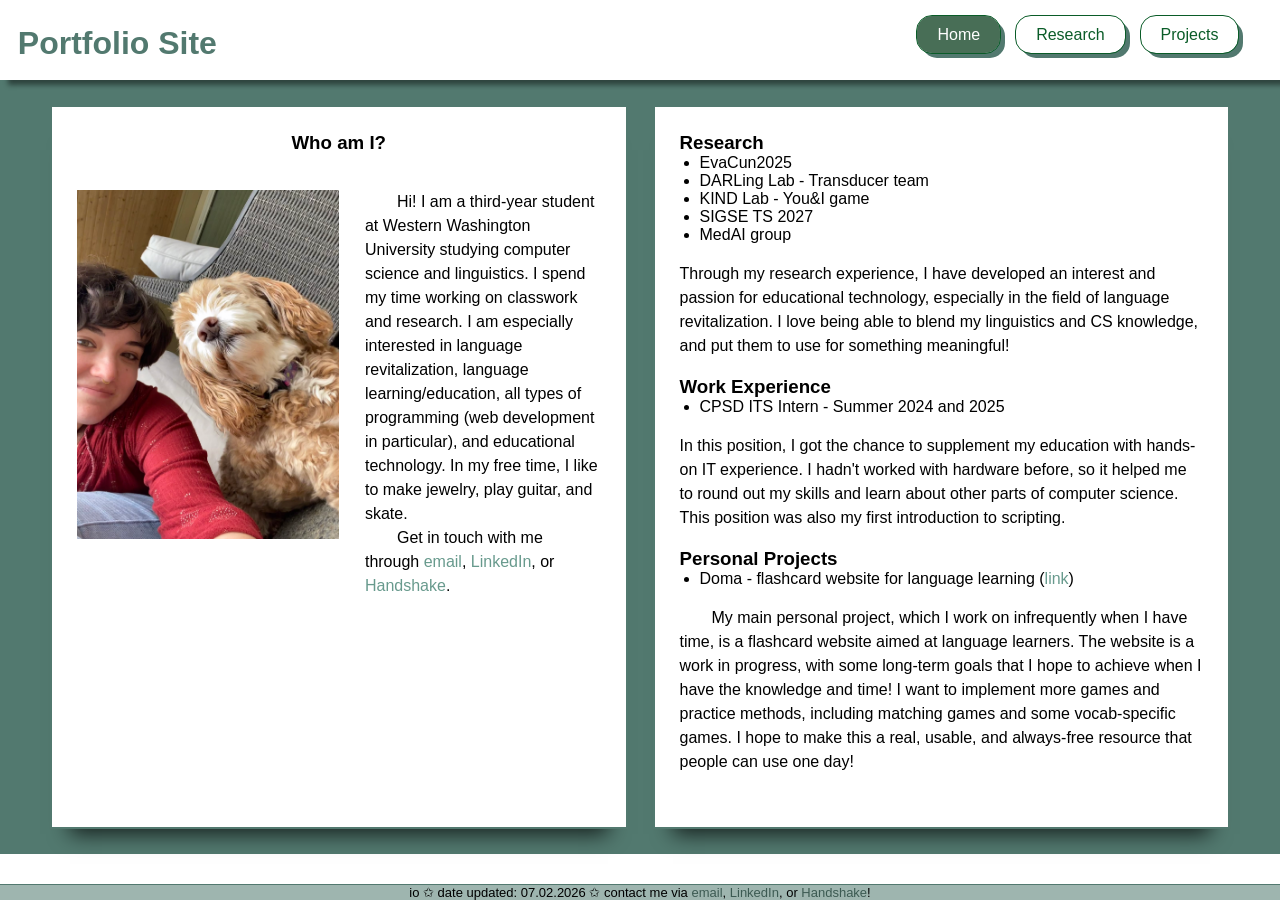
==== index.html @ 6139ff37 "adding research ex and ai statement" ====
<!DOCTYPE html>
<html lang="en">
    <head>
        <title>Portfolio - Io Paul</title>
        <meta charset="utf-8">
        <link rel="stylesheet" href="css/styles.css">
        <script src="js/script.js"></script>
        <meta name="viewport" content="width=device-width, initial-scale=1.0">
    </head>

    <body>
        <div id="box">
            <header>
                <h1> &nbsp; Portfolio Site</h1>
            </header>
    
            <nav>
                <ul>
                    <li><a href="index.html" class="highlighted">Home</a>
                    <li><a href="research.html">Research</a>
                    <li><a href="projects.html">Projects</a>
                </ul>
            </nav>
        </div>
        
        <main>
            <div id="two-cols">
                <div id="one">
                    <h3 style="text-align: center;">Who am I?</h3>
                    <br>
                    <br>
                    <img src="images/me.jpeg" alt="a photo of me with my dog" width="50%" style="float: left; display: inline;">
                    <p style="float: right; display: inline; width: 45%;">
                        Hi! I am a third-year student at Western Washington University studying computer science and linguistics. 
                        I spend my time working on classwork and research. I am especially interested in language revitalization, 
                        language learning/education, all types of programming (web development in particular), and educational 
                        technology. In my free time, I like to make jewelry, play guitar, and skate. 
                    </p>
                    <br>
                    <p style="float: right; display: inline; width: 45%;">
                        Get in touch with me through 
                        <a href="mailto:eandepaul@gmail.com">email</a>, 
                        <a href="https://www.linkedin.com/in/elizabeth-h-paul/">LinkedIn</a>, or 
                        <a href="https://app.joinhandshake.com/profiles/ppnm3v">Handshake</a>. 
                    </p>
                </div>
                
                <div id="two">
                    <h3>Research</h3>
                    <ul>
                        <li>EvaCun2025</li>
                        <li>DARLing Lab - Transducer team</li>
                        <li>KIND Lab - You&I game</li>
                        <li>SIGSE TS 2027</li>
                        <li>MedAI group</li>
                    </ul>
                    <br>
                    <p style="text-indent: 0%;">
                        Through my research experience, I have developed an interest and passion for educational technology, 
                        especially in the field of language revitalization. I love being able to blend my linguistics and CS
                        knowledge, and put them to use for something meaningful!
                    </p>
                    <br>
                    <h3>Work Experience</h3>
                    <ul>
                        <li>CPSD ITS Intern - Summer 2024 and 2025</li>
                    </ul>
                    <br>
                    <p style="text-indent: 0%;">
                        In this position, I got the chance to supplement my education with hands-on IT experience. I 
                        hadn't worked with hardware before, so it helped me to round out my skills and learn about other 
                        parts of computer science. This position was also my first introduction to scripting.
                    </p>
                    <br>
                    <h3>Personal Projects</h3>
                    <ul>
                        <li>Doma - flashcard website for language learning (<a href="https://epaul04.github.io/doma/index.html">link</a>)</li> 
                    </ul>
                    <br>
                    <p>
                        My main personal project, which I work on infrequently when I have time, is a flashcard website aimed 
                        at language learners. The website is a work in progress, with some long-term goals that I hope to achieve 
                        when I have the knowledge and time! I want to implement more games and practice methods, including 
                        matching games and some vocab-specific games. I hope to make this a real, usable, and always-free 
                        resource that people can use one day!
                    </p>
                </div>

            </div>
        </main>
        <footer>
            <p>io ✩ date updated: 07.02.2026 ✩ contact me via <a href="mailto:eandepaul@gmail.com">email</a>, 
                        <a href="https://www.linkedin.com/in/elizabeth-h-paul/">LinkedIn</a>, or 
                        <a href="https://app.joinhandshake.com/profiles/ppnm3v">Handshake</a>!</p>
        </footer>
    </body>
</html>
---- css/styles.css ----
:root {
  --image_height: 100px;
}

/* CSS reset */
* {
    margin: 0;
    padding: 0;
    font-family:'Franklin Gothic Medium', 'Arial Narrow', Arial, sans-serif;
}

#box {
    position: sticky;
    top: 0;
    height: calc(var(--image_height) - 20px);
    width: 100%;
    background-color: white;
    z-index: 0;
    box-shadow: 8px 5px 5px rgba(0, 0, 0, 0.45);
    margin-bottom: 0;
}

header {
    color: #52796F; 
    float: left;
    padding-top: 25px;
}

nav {
    float: right;
    margin: 1%;
    padding: 1%;
    position: sticky;
    z-index: 1;
}
nav ul {
    display: flex;
}
nav ul li {
    flex-direction: row;
    list-style-type: none;
    justify-content: space-evenly;
}
nav ul li a {
    text-decoration: none;
    padding: 15px 25px 15px 25px;
    color: rgb(10, 92, 40);
    border-radius: 15px;
    transition: 1s ease;
    padding: 10px 20px 10px 20px;
    margin-right: 1em;
    outline: 1px rgb(10, 92, 40) solid;
    box-shadow: #52796F 5px 5px;
}
nav ul li a.highlighted {
    outline: 1px rgb(10, 92, 40) solid;
    background-color: rgb(72, 110, 86);
    color: white;
}
nav ul li a:hover {
    box-shadow: none;
}
nav ul li a:hover.highlighted {
    /* box-shadow: none; */

}

main {
    clear: both;
    background-color: #52796F;
    width: 100%;
    height: 100%;
}
main ul {
    margin-left: 20px;
}
main p {
    text-indent: 2em;
    line-height: 1.5em;
}
main a {
    color: #689a8d;
    text-decoration: none;
    transition: 0.5s ease;
    border-bottom: 1px solid transparent;
}
main a:hover {
    border-color: #689a8d;
}
main #one-col {
    margin: 25px;
    margin-top: 0;
    padding: 25px;
    background-color: white;
    border: solid 2px #52796F;
    box-shadow: rgba(0, 0, 0, 0.75) 0px 25px 20px -20px;
    height: 75vh;
    overflow: scroll;
}
main #one-col ul {
    padding-left: 50px;
}
main #two-cols {
    display: grid;
    grid-template-columns: 1fr 1fr 1fr 1fr;
    margin: 25px;
    margin-top: 0;
    padding: 25px;
    gap: 25px;
}
main #two-cols > #one {
    background-color: white;
    grid-column: 1 / span 2;
    border: solid 2px #52796F;
    padding: 25px;
    padding-bottom: 20px;
    box-shadow: rgba(0, 0, 0, 0.75) 0px 25px 20px -20px;
    height: 75vh;
    overflow: scroll;
}
main #two-cols > #two {
    background-color: white;
    grid-column: 3 / span 2;
    border: solid 2px #52796F;
    padding: 25px;
    box-shadow: rgba(0, 0, 0, 0.75) 0px 25px 20px -20px;
    padding-bottom: 20px;
    height: 75vh;
    overflow: scroll;
}
main #three-cols {
    display: grid;
    grid-template-columns: 1fr 1fr 1fr;
    padding: 25px;
    gap: 25px;
}
main #three-cols > #one, main #three-cols > #four {
    background-color: white;
    grid-column: 1;
    border: solid 2px #52796F;
    padding: 25px;
    padding-bottom: 20px;
    box-shadow: rgba(0, 0, 0, 0.75) 0px 25px 20px -20px;
    height: 50vh;
    overflow: scroll;
}
main #three-cols > #two, main #three-cols > #five {
    background-color: white;
    grid-column: 2;
    border: solid 2px #52796F;
    padding: 25px;
    box-shadow: rgba(0, 0, 0, 0.75) 0px 25px 20px -20px;
    padding-bottom: 20px;
    height: 50vh;
    overflow: scroll;
}
main #three-cols > #three, main #three-cols > #six {
    background-color: white;
    grid-column: 3;
    border: solid 2px #52796F;
    padding: 25px;
    box-shadow: rgba(0, 0, 0, 0.75) 0px 25px 20px -20px;
    padding-bottom: 20px;
    height: 50vh;
    overflow: scroll;
}
main #three-fourths {
    grid-column: 1 / span 3;
    border: solid 2px #52796F;
    padding: 25px;
    box-shadow: rgba(0, 0, 0, 0.45) 0px 25px 20px -20px;
    padding-bottom: 20px;
}
main form input {
    display: block;
    line-height: 2em;
    margin-bottom: 1em;
}
main form label {
    line-height: 2em;
    padding: 1em;
    margin-left: -1em;
}
main #ai {
    display: none;
}
main #ai.show {
    display: block;
}

footer {
    font-size: small;
    position: fixed;
    bottom: 0;
    width: 100%;
    margin-top: 0;
    padding-top: 0;
    border-top: solid 1px #52796F;
    background-color: #9eb5af;
}
footer p {
    text-align: center;
}
footer a {
    color: #3c5a52;
    text-decoration: none;
    transition: 0.5s ease;
    border-bottom: 1px solid transparent;
}
footer a:hover {
    border-color: #689a8d;
    color: whitesmoke;
}


/* media queries */
@media (max-width: 800px) {
    main #two-cols {
        /* remove 2 col layout */
        display: block;
    }
    main #one, main #three-fourths {
        margin-bottom: 25px;
    }
    main #two {
        margin-top: 25px;
    }

    nav ul li a {
        padding: 10px 20px 10px 20px;
    }
}

@media (max-width: 600px) {
    nav {
        top: 0;
    }

    nav ul li a {
        padding: 5px 10px 5px 10px;
        font-size: small;
    }

    #headshot img {
        width: 75%;
        margin-left: 12.5%;
    }
}
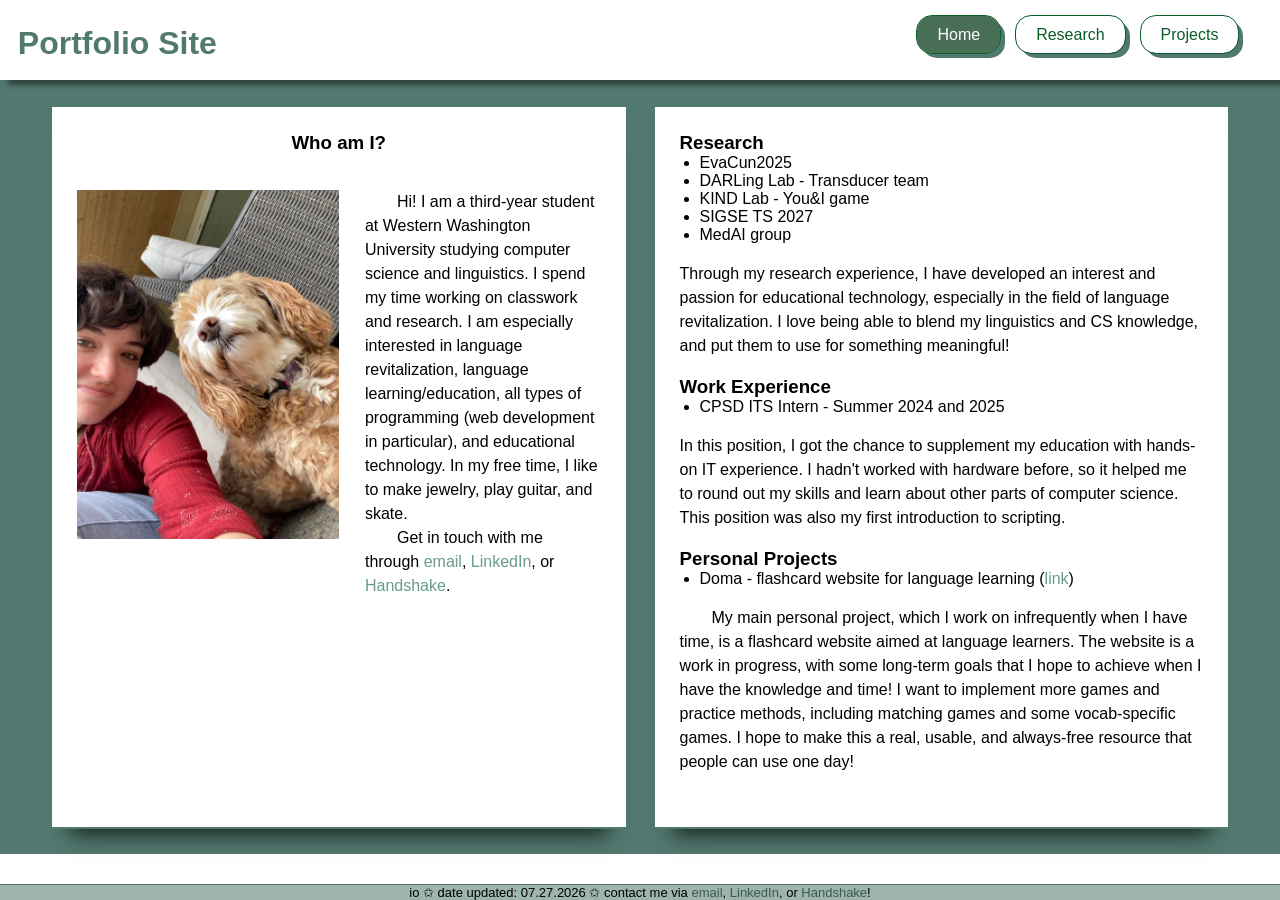
==== commit 8c20c171: "boxes won't scroll until clicked now yay" ====
--- a/index.html
+++ b/index.html
@@ -89,7 +89,7 @@
             </div>
         </main>
         <footer>
-            <p>io ✩ date updated: 07.02.2026 ✩ contact me via <a href="mailto:eandepaul@gmail.com">email</a>, 
+            <p>io ✩ date updated: 07.27.2026 ✩ contact me via <a href="mailto:eandepaul@gmail.com">email</a>, 
                         <a href="https://www.linkedin.com/in/elizabeth-h-paul/">LinkedIn</a>, or 
                         <a href="https://app.joinhandshake.com/profiles/ppnm3v">Handshake</a>!</p>
         </footer>
--- a/css/styles.css
+++ b/css/styles.css
@@ -87,6 +87,20 @@
 main a:hover {
     border-color: #689a8d;
 }
+.scrollbox {
+    overflow: hidden;
+}
+.scrollbox.scrollable {
+    overflow: scroll;
+}
+button.scrollButton {
+    margin: 0;
+    padding: 0;
+    height: 100%;
+    width: 100%;
+    z-index: 0;
+    display: none;
+}
 main #one-col {
     margin: 25px;
     margin-top: 0;
@@ -95,7 +109,6 @@
     border: solid 2px #52796F;
     box-shadow: rgba(0, 0, 0, 0.75) 0px 25px 20px -20px;
     height: 75vh;
-    overflow: scroll;
 }
 main #one-col ul {
     padding-left: 50px;
@@ -116,7 +129,6 @@
     padding-bottom: 20px;
     box-shadow: rgba(0, 0, 0, 0.75) 0px 25px 20px -20px;
     height: 75vh;
-    overflow: scroll;
 }
 main #two-cols > #two {
     background-color: white;
@@ -126,7 +138,6 @@
     box-shadow: rgba(0, 0, 0, 0.75) 0px 25px 20px -20px;
     padding-bottom: 20px;
     height: 75vh;
-    overflow: scroll;
 }
 main #three-cols {
     display: grid;
@@ -142,7 +153,6 @@
     padding-bottom: 20px;
     box-shadow: rgba(0, 0, 0, 0.75) 0px 25px 20px -20px;
     height: 50vh;
-    overflow: scroll;
 }
 main #three-cols > #two, main #three-cols > #five {
     background-color: white;
@@ -152,7 +162,6 @@
     box-shadow: rgba(0, 0, 0, 0.75) 0px 25px 20px -20px;
     padding-bottom: 20px;
     height: 50vh;
-    overflow: scroll;
 }
 main #three-cols > #three, main #three-cols > #six {
     background-color: white;
@@ -162,7 +171,6 @@
     box-shadow: rgba(0, 0, 0, 0.75) 0px 25px 20px -20px;
     padding-bottom: 20px;
     height: 50vh;
-    overflow: scroll;
 }
 main #three-fourths {
     grid-column: 1 / span 3;
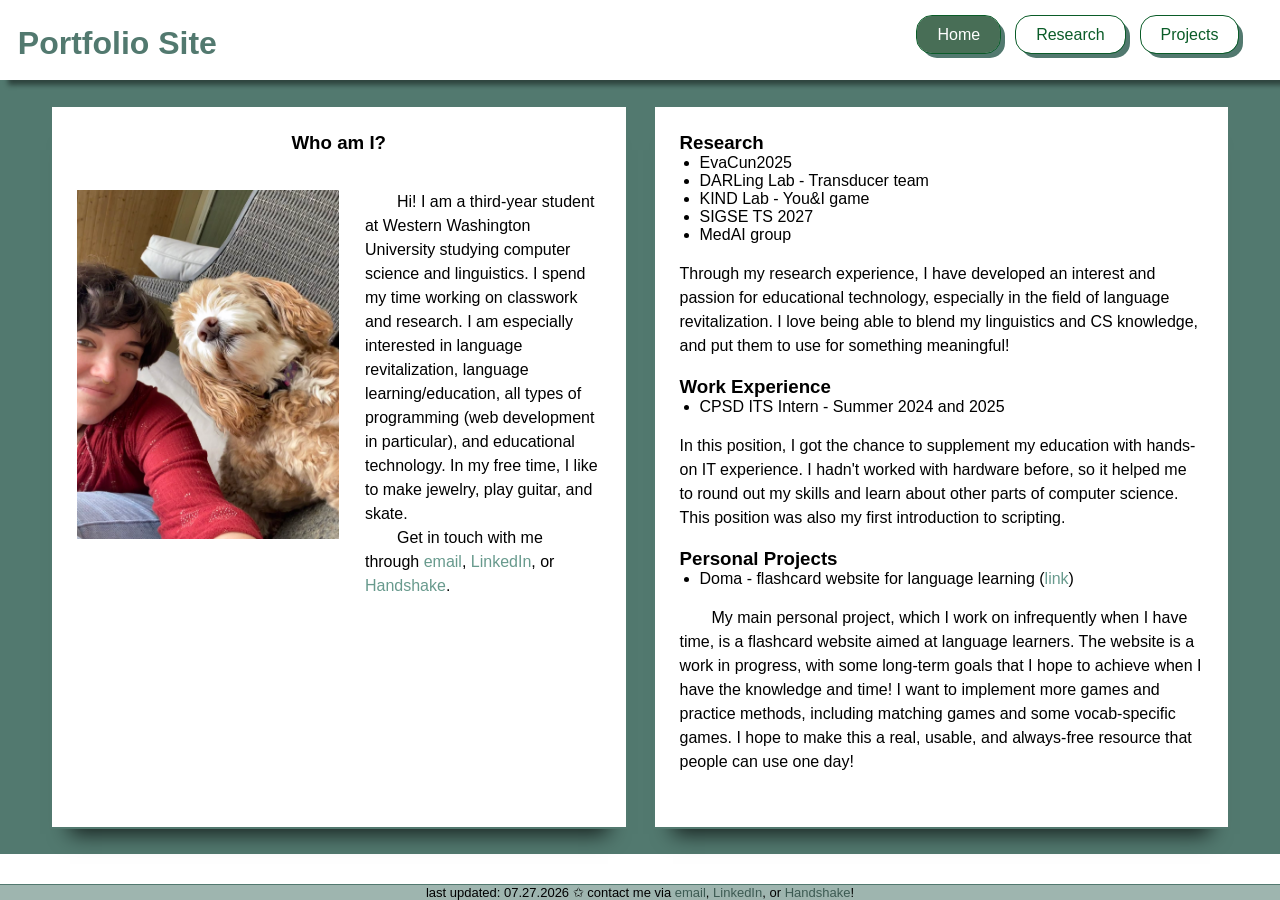
==== commit a4d6d599: "improving responsive design:" ====
--- a/index.html
+++ b/index.html
@@ -25,11 +25,11 @@
         
         <main>
             <div id="two-cols">
-                <div id="one">
+                <div id="one" class="larger">
                     <h3 style="text-align: center;">Who am I?</h3>
                     <br>
                     <br>
-                    <img src="images/me.jpeg" alt="a photo of me with my dog" width="50%" style="float: left; display: inline;">
+                    <img src="images/me.jpeg" alt="a photo of me with my dog" width="50%">
                     <p style="float: right; display: inline; width: 45%;">
                         Hi! I am a third-year student at Western Washington University studying computer science and linguistics. 
                         I spend my time working on classwork and research. I am especially interested in language revitalization, 
@@ -44,8 +44,26 @@
                         <a href="https://app.joinhandshake.com/profiles/ppnm3v">Handshake</a>. 
                     </p>
                 </div>
+
+                <!-- for mobile sizing -->
+                <div id="one" class="smaller">
+                    <h3 style="text-align: center;">Who am I?</h3>
+                    <p>
+                        Hi! I am a third-year student at Western Washington University studying computer science and linguistics. 
+                        I spend my time working on classwork and research. I am especially interested in language revitalization, 
+                        language learning/education, all types of programming (web development in particular), and educational 
+                        technology. In my free time, I like to make jewelry, play guitar, and skate. 
+                    </p>
+                    <br>
+                    <p>
+                        Get in touch with me through 
+                        <a href="mailto:eandepaul@gmail.com">email</a>, 
+                        <a href="https://www.linkedin.com/in/elizabeth-h-paul/">LinkedIn</a>, or 
+                        <a href="https://app.joinhandshake.com/profiles/ppnm3v">Handshake</a>. 
+                    </p>
+                </div>
                 
-                <div id="two">
+                <div id="two" class="larger">
                     <h3>Research</h3>
                     <ul>
                         <li>EvaCun2025</li>
@@ -86,10 +104,37 @@
                     </p>
                 </div>
 
+                <!-- for mobile sizing -->
+                <div id="two" class="smaller">
+                    <h3>Research <a href="research.html"> &nbsp; &rarr;</a></h3>
+                    <ul>
+                        <li>EvaCun2025</li>
+                        <li>DARLing Lab - Transducer team</li>
+                        <li>KIND Lab - You&I game</li>
+                        <li>SIGSE TS 2027</li>
+                        <li>MedAI group</li>
+                    </ul>
+                    <br>
+                    <h3>Work Experience</h3>
+                    <ul>
+                        <li>CPSD ITS Intern - Summer 2024 and 2025</li>
+                    </ul>
+                    <p style="text-indent: 0%;">
+                        In this position, I got the chance to supplement my education with hands-on IT experience. I 
+                        hadn't worked with hardware before, so it helped me to round out my skills and learn about other 
+                        parts of computer science. This position was also my first introduction to scripting.
+                    </p>
+                    <br>
+                    <h3>Personal Projects <a href="projects.html"> &nbsp; &rarr;</a></h3>
+                    <ul>
+                        <li>Doma - flashcard website for language learning (<a href="https://epaul04.github.io/doma/index.html">link</a>)</li> 
+                    </ul>
+                </div>
+
             </div>
         </main>
         <footer>
-            <p>io ✩ date updated: 07.27.2026 ✩ contact me via <a href="mailto:eandepaul@gmail.com">email</a>, 
+            <p>last updated: 07.27.2026 ✩ contact me via <a href="mailto:eandepaul@gmail.com">email</a>, 
                         <a href="https://www.linkedin.com/in/elizabeth-h-paul/">LinkedIn</a>, or 
                         <a href="https://app.joinhandshake.com/profiles/ppnm3v">Handshake</a>!</p>
         </footer>
--- a/css/styles.css
+++ b/css/styles.css
@@ -9,6 +9,7 @@
     font-family:'Franklin Gothic Medium', 'Arial Narrow', Arial, sans-serif;
 }
 
+/* contains header and makes it look better with nav bar! */
 #box {
     position: sticky;
     top: 0;
@@ -60,16 +61,27 @@
 nav ul li a:hover {
     box-shadow: none;
 }
-nav ul li a:hover.highlighted {
-    /* box-shadow: none; */
-
+
+/* for responsive design lol */
+.larger {
+    display: block; /*TODO: figure out if this is causing problems for grid */
+}
+#three-cols.larger {
+    display: grid;
+}
+.smaller, .mobileDropdown {
+    display: none;
 }
 
 main {
     clear: both;
     background-color: #52796F;
-    width: 100%;
-    height: 100%;
+    /* width: 100%; */
+    /* height: 100%; */
+}
+main img {
+    float: left; 
+    display: inline;
 }
 main ul {
     margin-left: 20px;
@@ -87,20 +99,27 @@
 main a:hover {
     border-color: #689a8d;
 }
+/* scrollbox is a class for each 'scrolling box' grid element */
 .scrollbox {
     overflow: hidden;
 }
+.scrollbox a {
+    /* display: none; */
+    max-height: 0;
+    text-decoration: none;
+    overflow: hidden;
+}
+.scrollbox:hover a {
+    /* display: block; */
+    max-height: 15px;
+    transition: 0.5s linear;
+}
+/* scrollable is a class assigned in the js to facilitate boxes only being scrollable on click */
 .scrollbox.scrollable {
     overflow: scroll;
 }
-button.scrollButton {
-    margin: 0;
-    padding: 0;
-    height: 100%;
-    width: 100%;
-    z-index: 0;
-    display: none;
-}
+
+/* grid layout stuff yayyyy */
 main #one-col {
     margin: 25px;
     margin-top: 0;
@@ -108,7 +127,7 @@
     background-color: white;
     border: solid 2px #52796F;
     box-shadow: rgba(0, 0, 0, 0.75) 0px 25px 20px -20px;
-    height: 75vh;
+    min-height: 80vh;
 }
 main #one-col ul {
     padding-left: 50px;
@@ -179,6 +198,8 @@
     box-shadow: rgba(0, 0, 0, 0.45) 0px 25px 20px -20px;
     padding-bottom: 20px;
 }
+
+/* other main stuff not related to grid layout */
 main form input {
     display: block;
     line-height: 2em;
@@ -221,7 +242,8 @@
 }
 
 
-/* media queries */
+/* ============================================ media queries ================================================*/
+/* MEDIUM SIZE */
 @media (max-width: 800px) {
     main #two-cols {
         /* remove 2 col layout */
@@ -239,18 +261,44 @@
     }
 }
 
+/* MOBILE SIZE */
 @media (max-width: 600px) {
     nav {
-        top: 0;
+        top: 1.75em;
     }
 
     nav ul li a {
-        padding: 5px 10px 5px 10px;
+        padding: 5px 5px;
+        margin: 0 18px;
         font-size: small;
     }
 
-    #headshot img {
-        width: 75%;
-        margin-left: 12.5%;
+    main img {
+        display: none;
+    }
+    /* for home page layout switch, removes photo and condenses stuff */
+    .smaller {
+        display: block;
+    }
+    .larger, #three-cols.larger {
+        display: none;
+    }
+    #mini {
+        background-color: white;
+        border: solid 2px #52796F;
+        padding: 25px;
+        padding-bottom: 20px;
+        margin: 0px 15px;
+        box-shadow: rgba(0, 0, 0, 0.75) 0px 25px 20px -20px;
+    }
+    #mini p {
+        display: none;
+    }
+    #mini p.show {
+        display: block;
+    }
+
+    #one-col.larger {
+        display: none;
     }
 }
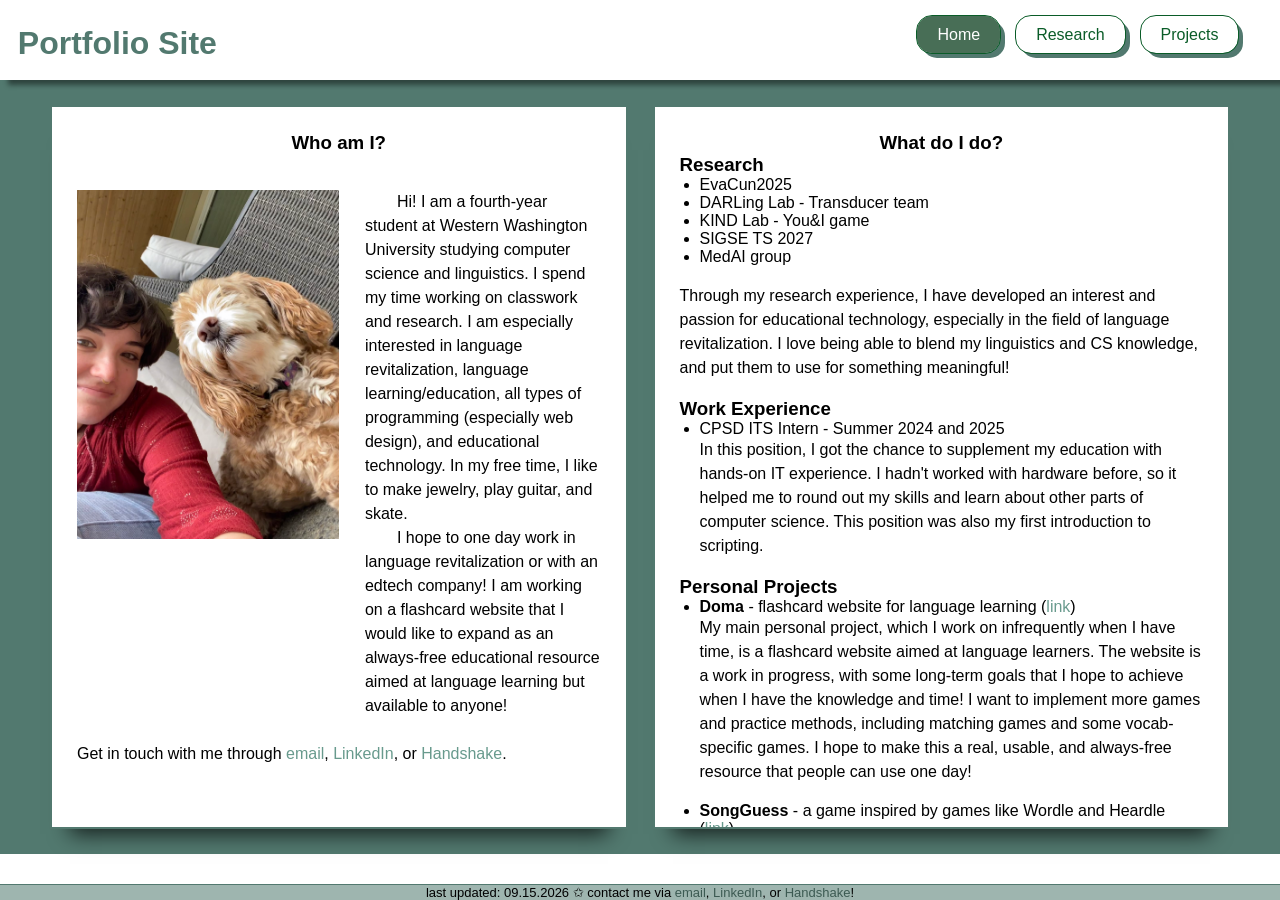
==== commit 85125d25: "adding song guess to projects" ====
--- a/index.html
+++ b/index.html
@@ -31,13 +31,20 @@
                     <br>
                     <img src="images/me.jpeg" alt="a photo of me with my dog" width="50%">
                     <p style="float: right; display: inline; width: 45%;">
-                        Hi! I am a third-year student at Western Washington University studying computer science and linguistics. 
+                        Hi! I am a fourth-year student at Western Washington University studying computer science and linguistics. 
                         I spend my time working on classwork and research. I am especially interested in language revitalization, 
-                        language learning/education, all types of programming (web development in particular), and educational 
+                        language learning/education, all types of programming (especially web design), and educational 
                         technology. In my free time, I like to make jewelry, play guitar, and skate. 
                     </p>
                     <br>
                     <p style="float: right; display: inline; width: 45%;">
+                        I hope to one day work in language revitalization or with an edtech company! I am 
+                        working on a flashcard website that I would like to expand  
+                        as an always-free educational resource aimed at language learning but available to anyone!
+                    </p>
+                    <br>
+                    <p style="clear:both">
+                        <br>
                         Get in touch with me through 
                         <a href="mailto:eandepaul@gmail.com">email</a>, 
                         <a href="https://www.linkedin.com/in/elizabeth-h-paul/">LinkedIn</a>, or 
@@ -49,13 +56,18 @@
                 <div id="one" class="smaller">
                     <h3 style="text-align: center;">Who am I?</h3>
                     <p>
-                        Hi! I am a third-year student at Western Washington University studying computer science and linguistics. 
+                        Hi! I am a fourth-year student at Western Washington University studying computer science and linguistics. 
                         I spend my time working on classwork and research. I am especially interested in language revitalization, 
-                        language learning/education, all types of programming (web development in particular), and educational 
+                        language learning/education, all types of programming (especially web design), and educational 
                         technology. In my free time, I like to make jewelry, play guitar, and skate. 
                     </p>
-                    <br>
                     <p>
+                        I hope to one day work in language revitalization or with an edtech company! I am 
+                        working on a flashcard website that I would like to expand  
+                        as an always-free educational resource aimed at language learning but available to anyone!
+                    </p>
+                    <p style="clear:both">
+                        <br>
                         Get in touch with me through 
                         <a href="mailto:eandepaul@gmail.com">email</a>, 
                         <a href="https://www.linkedin.com/in/elizabeth-h-paul/">LinkedIn</a>, or 
@@ -64,6 +76,7 @@
                 </div>
                 
                 <div id="two" class="larger">
+                    <h3 style="text-align: center;">What do I do?</h3>
                     <h3>Research</h3>
                     <ul>
                         <li>EvaCun2025</li>
@@ -83,25 +96,38 @@
                     <ul>
                         <li>CPSD ITS Intern - Summer 2024 and 2025</li>
                     </ul>
-                    <br>
-                    <p style="text-indent: 0%;">
+                    <p style="text-indent: 0%; margin-left: 1.25em;">
                         In this position, I got the chance to supplement my education with hands-on IT experience. I 
                         hadn't worked with hardware before, so it helped me to round out my skills and learn about other 
                         parts of computer science. This position was also my first introduction to scripting.
                     </p>
                     <br>
                     <h3>Personal Projects</h3>
-                    <ul>
-                        <li>Doma - flashcard website for language learning (<a href="https://epaul04.github.io/doma/index.html">link</a>)</li> 
-                    </ul>
+
+                    <div>
+                        <ul>
+                            <li><b>Doma</b> - flashcard website for language learning (<a href="https://epaul04.github.io/doma/index.html">link</a>)</li> 
+                        </ul>
+                        <p style="text-indent: 0%; margin-left: 1.25em;">
+                            My main personal project, which I work on infrequently when I have time, is a flashcard website aimed 
+                            at language learners. The website is a work in progress, with some long-term goals that I hope to achieve 
+                            when I have the knowledge and time! I want to implement more games and practice methods, including 
+                            matching games and some vocab-specific games. I hope to make this a real, usable, and always-free 
+                            resource that people can use one day!
+                        </p>
+                    </div>
                     <br>
-                    <p>
-                        My main personal project, which I work on infrequently when I have time, is a flashcard website aimed 
-                        at language learners. The website is a work in progress, with some long-term goals that I hope to achieve 
-                        when I have the knowledge and time! I want to implement more games and practice methods, including 
-                        matching games and some vocab-specific games. I hope to make this a real, usable, and always-free 
-                        resource that people can use one day!
-                    </p>
+                    <div>
+                        <ul>
+                            <li><b>SongGuess</b> - a game inspired by games like Wordle and Heardle (<a href="https://epaul04.github.io/songGuess/index.html">link</a>)</li> 
+                        </ul>
+                        <p style="text-indent: 0%; margin-left: 1.25em;">
+                            This game interacts with Spotify's API to pull a random playlist from a user's library, then pull a 
+                            song at random from that playlist. The player is then given clues to help them guess the song that 
+                            has been selected in 7 or less guesses. Give it a try to find out more!
+                        </p>
+                    </div>
+                    
                 </div>
 
                 <!-- for mobile sizing -->
@@ -128,13 +154,14 @@
                     <h3>Personal Projects <a href="projects.html"> &nbsp; &rarr;</a></h3>
                     <ul>
                         <li>Doma - flashcard website for language learning (<a href="https://epaul04.github.io/doma/index.html">link</a>)</li> 
+                        <li>SongGuess - a game inspired by games like Wordle and Heardle (<a href="https://epaul04.github.io/songGuess/index.html">link</a>)</li> 
                     </ul>
                 </div>
 
             </div>
         </main>
         <footer>
-            <p>last updated: 07.27.2026 ✩ contact me via <a href="mailto:eandepaul@gmail.com">email</a>, 
+            <p>last updated: 09.15.2026 ✩ contact me via <a href="mailto:eandepaul@gmail.com">email</a>, 
                         <a href="https://www.linkedin.com/in/elizabeth-h-paul/">LinkedIn</a>, or 
                         <a href="https://app.joinhandshake.com/profiles/ppnm3v">Handshake</a>!</p>
         </footer>
--- a/css/styles.css
+++ b/css/styles.css
@@ -157,6 +157,7 @@
     box-shadow: rgba(0, 0, 0, 0.75) 0px 25px 20px -20px;
     padding-bottom: 20px;
     height: 75vh;
+    overflow: scroll;
 }
 main #three-cols {
     display: grid;
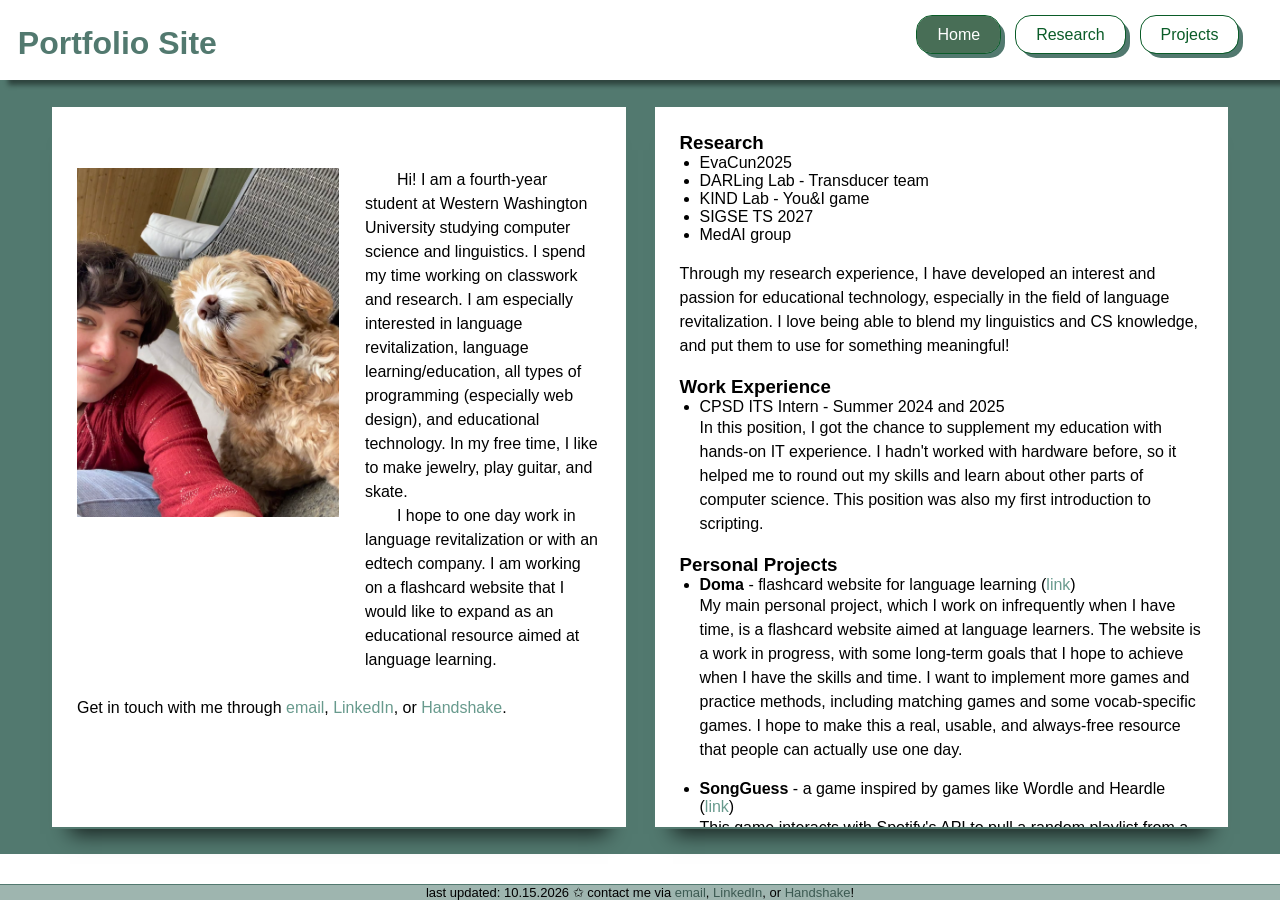
==== commit 3980eefc: "updating info in research sections" ====
--- a/index.html
+++ b/index.html
@@ -26,7 +26,7 @@
         <main>
             <div id="two-cols">
                 <div id="one" class="larger">
-                    <h3 style="text-align: center;">Who am I?</h3>
+                    <!-- <h3 style="text-align: center;">Who am I?</h3> -->
                     <br>
                     <br>
                     <img src="images/me.jpeg" alt="a photo of me with my dog" width="50%">
@@ -38,9 +38,9 @@
                     </p>
                     <br>
                     <p style="float: right; display: inline; width: 45%;">
-                        I hope to one day work in language revitalization or with an edtech company! I am 
+                        I hope to one day work in language revitalization or with an edtech company. I am 
                         working on a flashcard website that I would like to expand  
-                        as an always-free educational resource aimed at language learning but available to anyone!
+                        as an educational resource aimed at language learning.
                     </p>
                     <br>
                     <p style="clear:both">
@@ -54,7 +54,7 @@
 
                 <!-- for mobile sizing -->
                 <div id="one" class="smaller">
-                    <h3 style="text-align: center;">Who am I?</h3>
+                    <!-- <h3 style="text-align: center;">Who am I?</h3> -->
                     <p>
                         Hi! I am a fourth-year student at Western Washington University studying computer science and linguistics. 
                         I spend my time working on classwork and research. I am especially interested in language revitalization, 
@@ -62,9 +62,9 @@
                         technology. In my free time, I like to make jewelry, play guitar, and skate. 
                     </p>
                     <p>
-                        I hope to one day work in language revitalization or with an edtech company! I am 
+                        I hope to one day work in language revitalization or with an edtech company. I am 
                         working on a flashcard website that I would like to expand  
-                        as an always-free educational resource aimed at language learning but available to anyone!
+                        as an educational resource aimed at language learning.
                     </p>
                     <p style="clear:both">
                         <br>
@@ -76,7 +76,7 @@
                 </div>
                 
                 <div id="two" class="larger">
-                    <h3 style="text-align: center;">What do I do?</h3>
+                    <!-- <h3 style="text-align: center;">What do I do?</h3> -->
                     <h3>Research</h3>
                     <ul>
                         <li>EvaCun2025</li>
@@ -111,9 +111,9 @@
                         <p style="text-indent: 0%; margin-left: 1.25em;">
                             My main personal project, which I work on infrequently when I have time, is a flashcard website aimed 
                             at language learners. The website is a work in progress, with some long-term goals that I hope to achieve 
-                            when I have the knowledge and time! I want to implement more games and practice methods, including 
+                            when I have the skills and time. I want to implement more games and practice methods, including 
                             matching games and some vocab-specific games. I hope to make this a real, usable, and always-free 
-                            resource that people can use one day!
+                            resource that people can actually use one day.
                         </p>
                     </div>
                     <br>
@@ -161,7 +161,7 @@
             </div>
         </main>
         <footer>
-            <p>last updated: 09.15.2026 ✩ contact me via <a href="mailto:eandepaul@gmail.com">email</a>, 
+            <p>last updated: 10.15.2026 ✩ contact me via <a href="mailto:eandepaul@gmail.com">email</a>, 
                         <a href="https://www.linkedin.com/in/elizabeth-h-paul/">LinkedIn</a>, or 
                         <a href="https://app.joinhandshake.com/profiles/ppnm3v">Handshake</a>!</p>
         </footer>
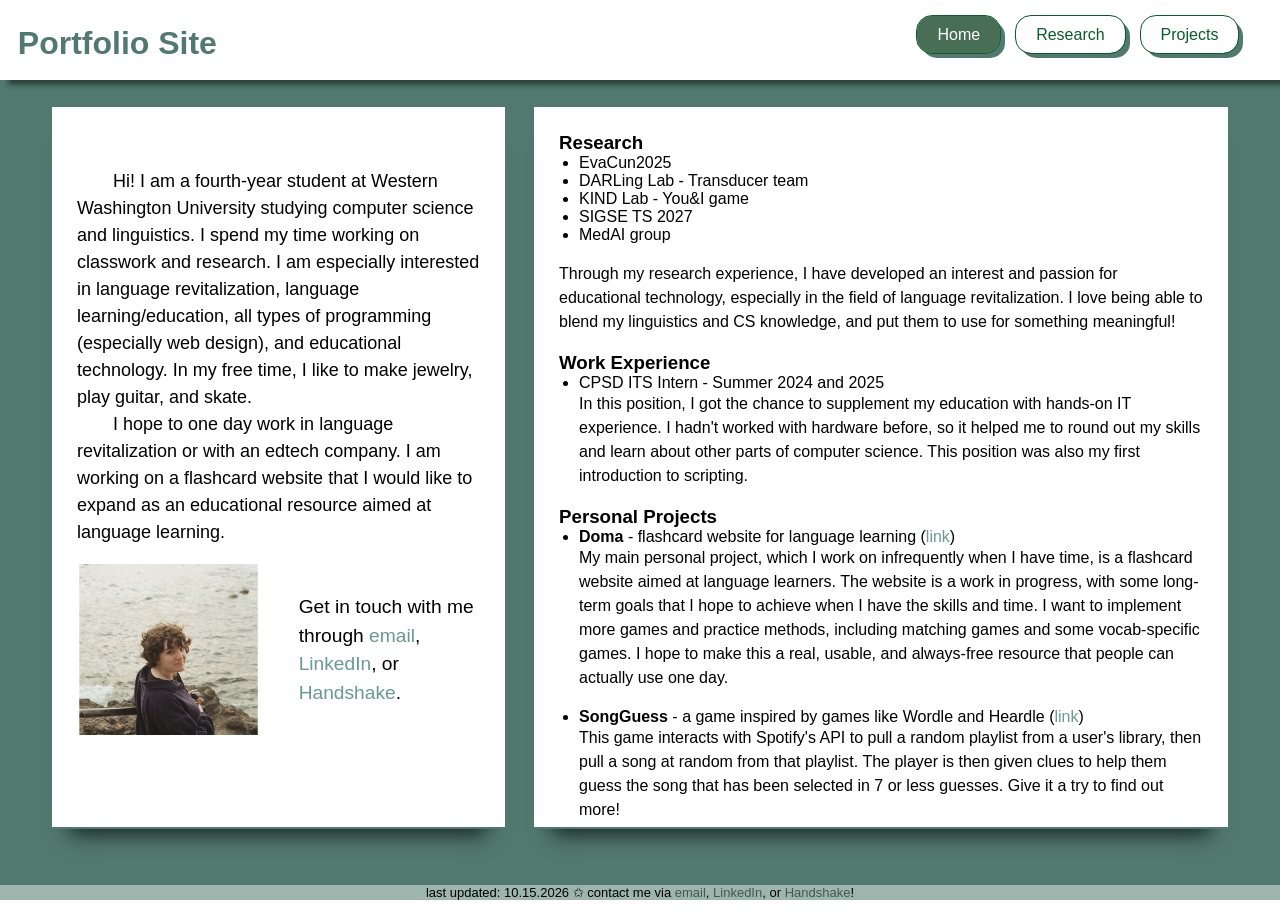
==== commit a342a8bc: "updating for a better mobile experience" ====
--- a/index.html
+++ b/index.html
@@ -29,21 +29,20 @@
                     <!-- <h3 style="text-align: center;">Who am I?</h3> -->
                     <br>
                     <br>
-                    <img src="images/me.jpeg" alt="a photo of me with my dog" width="50%">
-                    <p style="float: right; display: inline; width: 45%;">
+                    <p style="font-size: large;">
                         Hi! I am a fourth-year student at Western Washington University studying computer science and linguistics. 
                         I spend my time working on classwork and research. I am especially interested in language revitalization, 
                         language learning/education, all types of programming (especially web design), and educational 
                         technology. In my free time, I like to make jewelry, play guitar, and skate. 
                     </p>
-                    <br>
-                    <p style="float: right; display: inline; width: 45%;">
+                    <p style="font-size: large;">
                         I hope to one day work in language revitalization or with an edtech company. I am 
                         working on a flashcard website that I would like to expand  
                         as an educational resource aimed at language learning.
                     </p>
                     <br>
-                    <p style="clear:both">
+                    <img src="images/me.png" alt="a photo of me at the beach" width="45%">
+                    <p style="float: right; width: 45%; font-size: larger;">
                         <br>
                         Get in touch with me through 
                         <a href="mailto:eandepaul@gmail.com">email</a>, 
@@ -53,21 +52,15 @@
                 </div>
 
                 <!-- for mobile sizing -->
-                <div id="one" class="smaller">
+                <div id="one-mobile" class="smaller">
                     <!-- <h3 style="text-align: center;">Who am I?</h3> -->
                     <p>
                         Hi! I am a fourth-year student at Western Washington University studying computer science and linguistics. 
-                        I spend my time working on classwork and research. I am especially interested in language revitalization, 
+                        I am especially interested in language revitalization, 
                         language learning/education, all types of programming (especially web design), and educational 
-                        technology. In my free time, I like to make jewelry, play guitar, and skate. 
+                        technology. I hope to one day work in language revitalization or with an edtech company.
                     </p>
                     <p>
-                        I hope to one day work in language revitalization or with an edtech company. I am 
-                        working on a flashcard website that I would like to expand  
-                        as an educational resource aimed at language learning.
-                    </p>
-                    <p style="clear:both">
-                        <br>
                         Get in touch with me through 
                         <a href="mailto:eandepaul@gmail.com">email</a>, 
                         <a href="https://www.linkedin.com/in/elizabeth-h-paul/">LinkedIn</a>, or 
@@ -130,9 +123,11 @@
                     
                 </div>
 
+                <br>
+
                 <!-- for mobile sizing -->
-                <div id="two" class="smaller">
-                    <h3>Research <a href="research.html"> &nbsp; &rarr;</a></h3>
+                <div id="two-mobile" class="smaller">
+                    <h3>Research <a href="research.html"> &nbsp; <span style="font-size: xx-large;">&rarr;</span></a></h3>
                     <ul>
                         <li>EvaCun2025</li>
                         <li>DARLing Lab - Transducer team</li>
@@ -145,13 +140,7 @@
                     <ul>
                         <li>CPSD ITS Intern - Summer 2024 and 2025</li>
                     </ul>
-                    <p style="text-indent: 0%;">
-                        In this position, I got the chance to supplement my education with hands-on IT experience. I 
-                        hadn't worked with hardware before, so it helped me to round out my skills and learn about other 
-                        parts of computer science. This position was also my first introduction to scripting.
-                    </p>
-                    <br>
-                    <h3>Personal Projects <a href="projects.html"> &nbsp; &rarr;</a></h3>
+                    <h3>Personal Projects <a href="projects.html"> &nbsp; <span style="font-size: xx-large;">&rarr;</span></a></h3>
                     <ul>
                         <li>Doma - flashcard website for language learning (<a href="https://epaul04.github.io/doma/index.html">link</a>)</li> 
                         <li>SongGuess - a game inspired by games like Wordle and Heardle (<a href="https://epaul04.github.io/songGuess/index.html">link</a>)</li> 
--- a/css/styles.css
+++ b/css/styles.css
@@ -134,7 +134,7 @@
 }
 main #two-cols {
     display: grid;
-    grid-template-columns: 1fr 1fr 1fr 1fr;
+    grid-template-columns: 1fr 1fr 1fr 1fr 1fr;
     margin: 25px;
     margin-top: 0;
     padding: 25px;
@@ -151,7 +151,7 @@
 }
 main #two-cols > #two {
     background-color: white;
-    grid-column: 3 / span 2;
+    grid-column: 3 / span 3;
     border: solid 2px #52796F;
     padding: 25px;
     box-shadow: rgba(0, 0, 0, 0.75) 0px 25px 20px -20px;
@@ -246,6 +246,9 @@
 /* ============================================ media queries ================================================*/
 /* MEDIUM SIZE */
 @media (max-width: 800px) {
+    main {
+        min-height: 565px;
+    }
     main #two-cols {
         /* remove 2 col layout */
         display: block;
@@ -264,12 +267,16 @@
 
 /* MOBILE SIZE */
 @media (max-width: 600px) {
+    #box header h1 {
+        display: none;
+    }
+
     nav {
         top: 1.75em;
     }
 
     nav ul li a {
-        padding: 5px 5px;
+        padding: 5px;
         margin: 0 18px;
         font-size: small;
     }
@@ -281,16 +288,22 @@
     .smaller {
         display: block;
     }
+    #one-mobile, #two-mobile{
+        background-color: white;
+        margin: 0px -40px;
+        padding: 5px;
+        border-radius: 10px;
+        width: fit-content;
+    }
     .larger, #three-cols.larger {
         display: none;
     }
     #mini {
         background-color: white;
-        border: solid 2px #52796F;
         padding: 25px;
         padding-bottom: 20px;
-        margin: 0px 15px;
-        box-shadow: rgba(0, 0, 0, 0.75) 0px 25px 20px -20px;
+        margin: 0px 5px;
+        border-radius: 10px;
     }
     #mini p {
         display: none;
@@ -302,4 +315,9 @@
     #one-col.larger {
         display: none;
     }
+
+    footer {
+        position: fixed;
+        margin-top: -25px;
+    }
 }
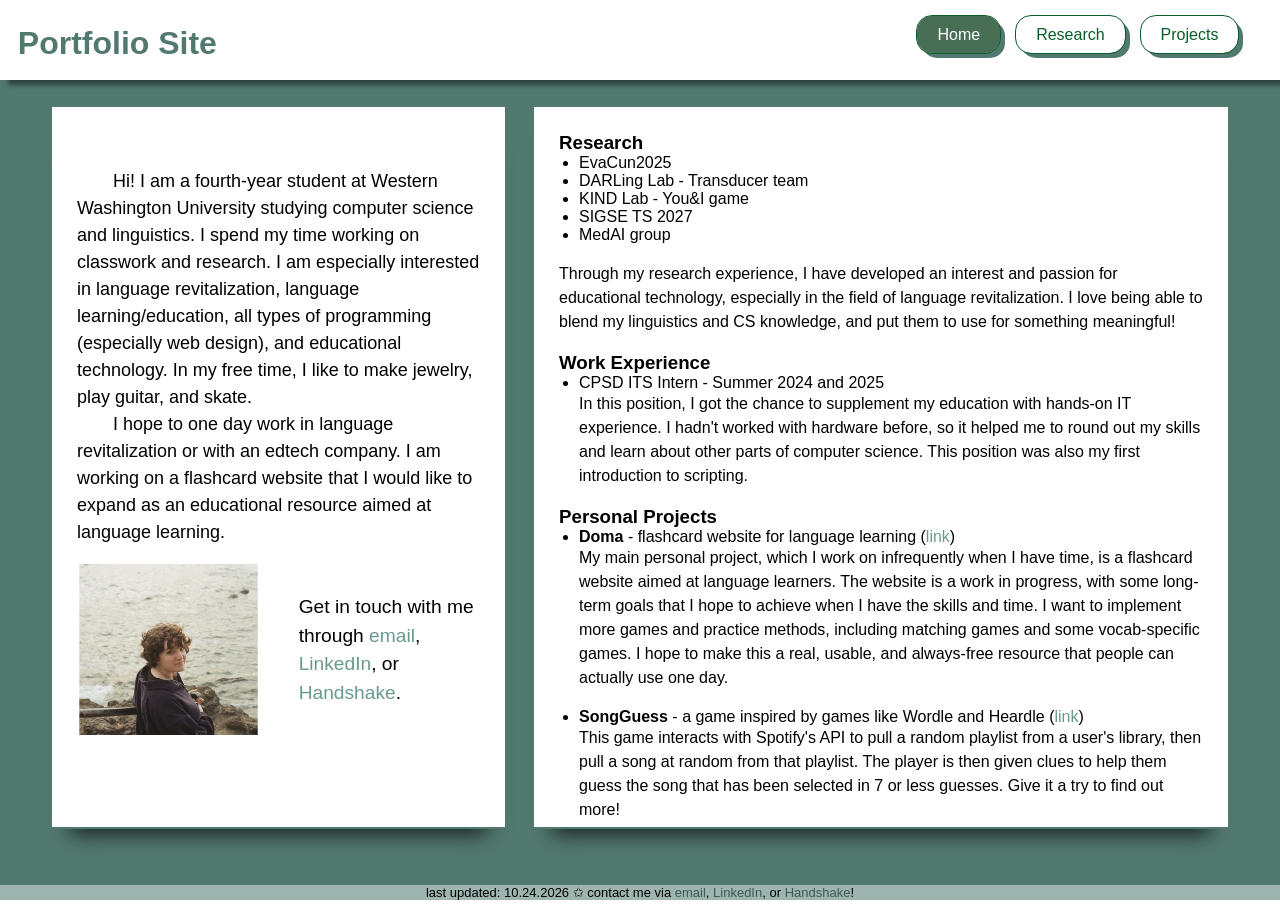
==== commit 1b9056b3: "updating footer dates for accuracy" ====
--- a/index.html
+++ b/index.html
@@ -150,7 +150,7 @@
             </div>
         </main>
         <footer>
-            <p>last updated: 10.15.2026 ✩ contact me via <a href="mailto:eandepaul@gmail.com">email</a>, 
+            <p>last updated: 10.24.2026 ✩ contact me via <a href="mailto:eandepaul@gmail.com">email</a>, 
                         <a href="https://www.linkedin.com/in/elizabeth-h-paul/">LinkedIn</a>, or 
                         <a href="https://app.joinhandshake.com/profiles/ppnm3v">Handshake</a>!</p>
         </footer>
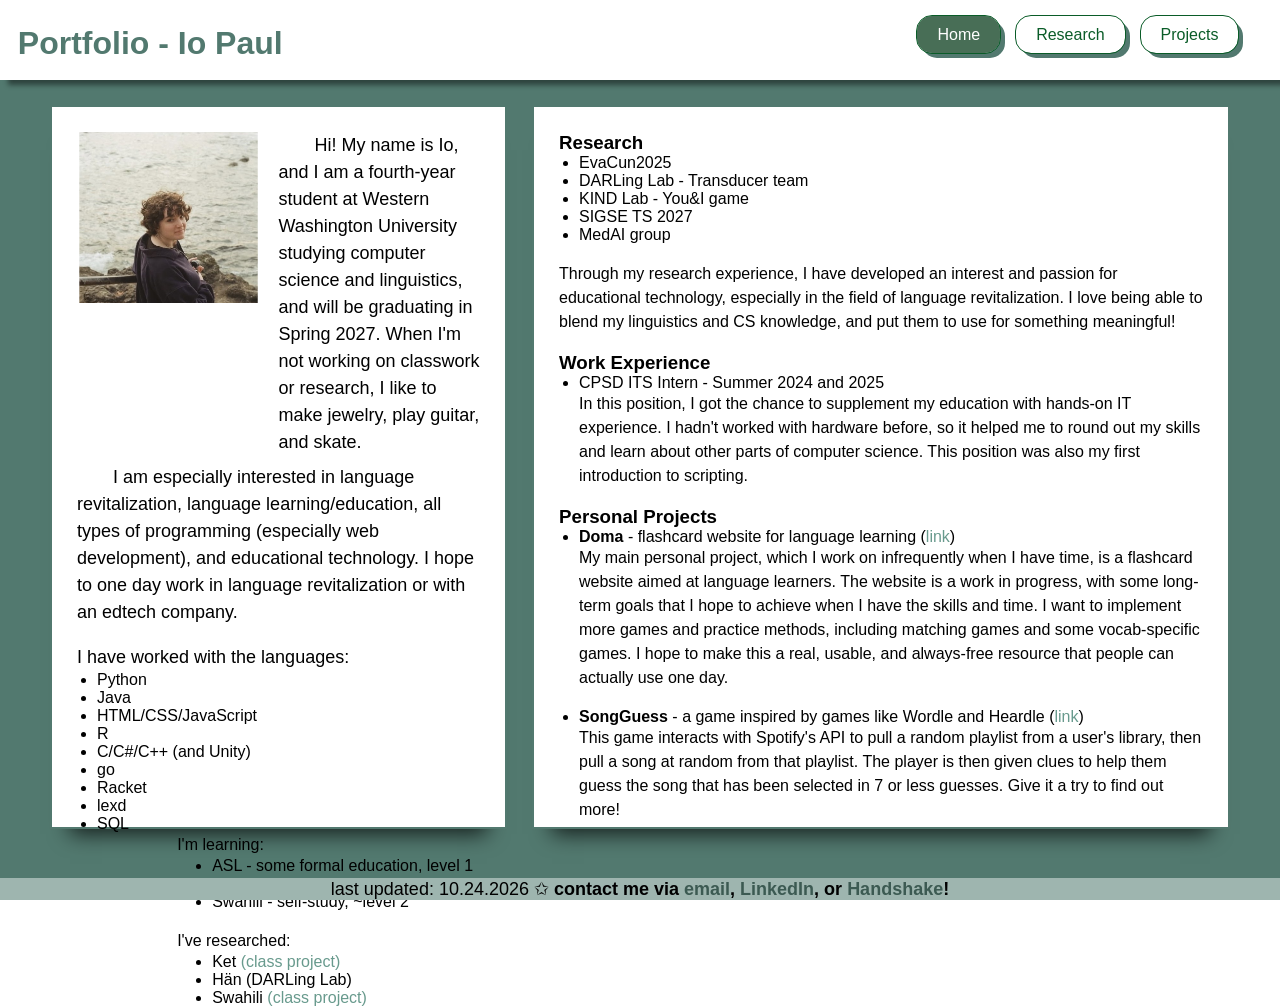
==== commit ffbe8008: "changing layout, adding ling projects" ====
--- a/index.html
+++ b/index.html
@@ -11,7 +11,7 @@
     <body>
         <div id="box">
             <header>
-                <h1> &nbsp; Portfolio Site</h1>
+                <h1> &nbsp; Portfolio - Io Paul</h1>
             </header>
     
             <nav>
@@ -27,28 +27,48 @@
             <div id="two-cols">
                 <div id="one" class="larger">
                     <!-- <h3 style="text-align: center;">Who am I?</h3> -->
-                    <br>
-                    <br>
-                    <p style="font-size: large;">
-                        Hi! I am a fourth-year student at Western Washington University studying computer science and linguistics. 
-                        I spend my time working on classwork and research. I am especially interested in language revitalization, 
-                        language learning/education, all types of programming (especially web design), and educational 
-                        technology. In my free time, I like to make jewelry, play guitar, and skate. 
-                    </p>
-                    <p style="font-size: large;">
-                        I hope to one day work in language revitalization or with an edtech company. I am 
-                        working on a flashcard website that I would like to expand  
-                        as an educational resource aimed at language learning.
+                    <img src="images/me.png" alt="a photo of me at the beach" width="45%">
+                    
+                    <p style="font-size: large; float: right; width: 50%;">
+                        Hi! My name is Io, and I am a fourth-year student at Western Washington 
+                        University studying computer science and linguistics, and will be graduating 
+                        in Spring 2027. When I'm not working on classwork or research, I like to make 
+                        jewelry, play guitar, and skate. 
                     </p>
                     <br>
-                    <img src="images/me.png" alt="a photo of me at the beach" width="45%">
-                    <p style="float: right; width: 45%; font-size: larger;">
+                    <p style="font-size: large; clear: both; padding-top: 8px;">
+                        I am especially interested in language revitalization, language learning/education, 
+                        all types of programming (especially web development), and educational technology. 
+                        I hope to one day work in language revitalization or with an edtech company.
+                    </p>
+                    <br>
+                    <p style="font-size: large; text-indent: 0%;">I have worked with the languages:</p>
+                    <ul style="float: left;">
+                        <li>Python</li>
+                        <li>Java</li>
+                        <li>HTML/CSS/JavaScript</li>
+                        <li>R</li>
+                        <li>C/C#/C++ (and Unity)</li>
+                        <li>go</li>
+                        <li>Racket</li>
+                        <li>lexd</li>
+                        <li>SQL</li>
+                    </ul>
+                    <span style="float: right;">
+                        <p style="text-indent: -15px;">I'm learning:</p>
+                        <ul>
+                            <li>ASL - some formal education, level 1</li>
+                            <li>Spanish - formal & self-study, ~level 2</li>
+                            <li>Swahili - self-study, ~level 2</li>
+                        </ul>
                         <br>
-                        Get in touch with me through 
-                        <a href="mailto:eandepaul@gmail.com">email</a>, 
-                        <a href="https://www.linkedin.com/in/elizabeth-h-paul/">LinkedIn</a>, or 
-                        <a href="https://app.joinhandshake.com/profiles/ppnm3v">Handshake</a>. 
-                    </p>
+                        <p style="text-indent: -15px;">I've researched:</p>
+                        <ul>
+                            <li>Ket <span style="color: #52796F;"><a href="https://docs.google.com/document/d/1gYLljGqPBBztFpxH1yDyPH0mLCHnCmL2AsvIlyweIJk/" target="_blank">(class project)</a></span></li>
+                            <li>Hän (DARLing Lab)</li>
+                            <li>Swahili <span style="color: #52796F;"><a href="https://drive.google.com/file/d/1ft1s0l2t_g0P-84stWEr5a5AuAcAm5Vb/" target="_blank">(class project)</a></span></li>
+                        </ul>
+                    </span>
                 </div>
 
                 <!-- for mobile sizing -->
@@ -59,12 +79,6 @@
                         I am especially interested in language revitalization, 
                         language learning/education, all types of programming (especially web design), and educational 
                         technology. I hope to one day work in language revitalization or with an edtech company.
-                    </p>
-                    <p>
-                        Get in touch with me through 
-                        <a href="mailto:eandepaul@gmail.com">email</a>, 
-                        <a href="https://www.linkedin.com/in/elizabeth-h-paul/">LinkedIn</a>, or 
-                        <a href="https://app.joinhandshake.com/profiles/ppnm3v">Handshake</a>. 
                     </p>
                 </div>
                 
@@ -150,9 +164,9 @@
             </div>
         </main>
         <footer>
-            <p>last updated: 10.24.2026 ✩ contact me via <a href="mailto:eandepaul@gmail.com">email</a>, 
+            <p>last updated: 10.24.2026 ✩ <span style="font-weight: bold;">contact me via <a href="mailto:eandepaul@gmail.com">email</a>, 
                         <a href="https://www.linkedin.com/in/elizabeth-h-paul/">LinkedIn</a>, or 
-                        <a href="https://app.joinhandshake.com/profiles/ppnm3v">Handshake</a>!</p>
+                        <a href="https://app.joinhandshake.com/profiles/ppnm3v">Handshake</a>!</p></span>
         </footer>
     </body>
 </html>
--- a/css/styles.css
+++ b/css/styles.css
@@ -219,7 +219,7 @@
 }
 
 footer {
-    font-size: small;
+    font-size: large;
     position: fixed;
     bottom: 0;
     width: 100%;
@@ -263,6 +263,10 @@
     nav ul li a {
         padding: 10px 20px 10px 20px;
     }
+
+    footer {
+        font-size: medium;
+    }
 }
 
 /* MOBILE SIZE */
@@ -319,5 +323,6 @@
     footer {
         position: fixed;
         margin-top: -25px;
+        font-size: small;
     }
 }
